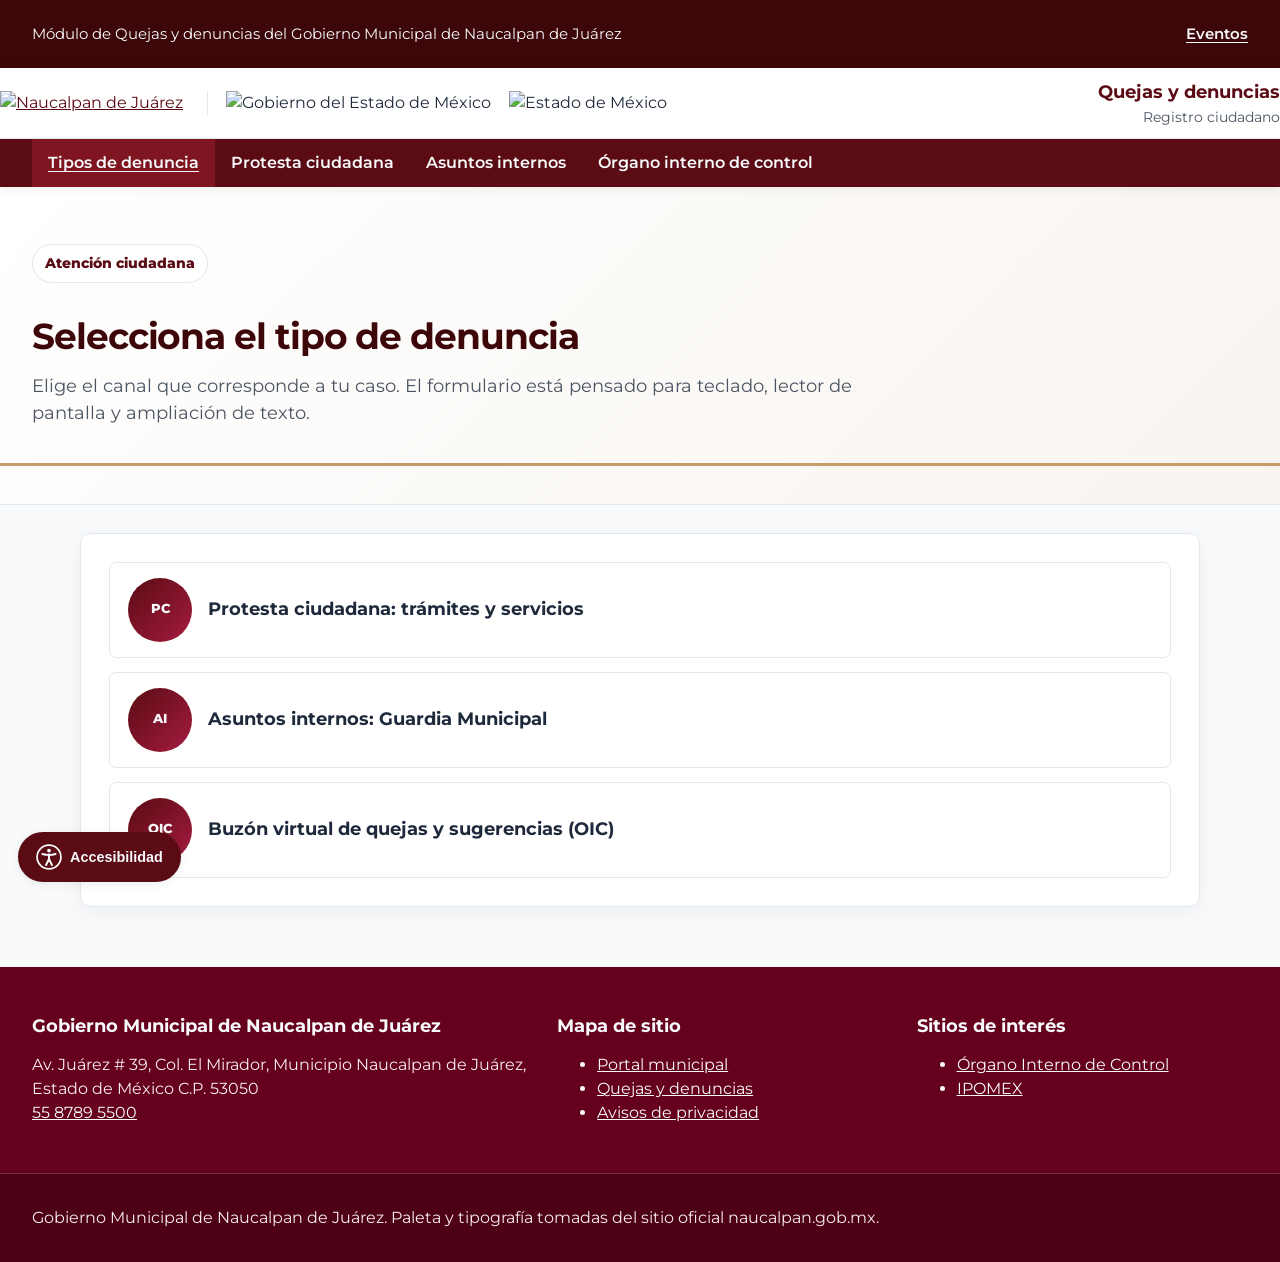
==== quejas-denuncias/index.html @ 18d9eb89 "Alinear Quejas y denuncias al sitio oficial y a WCAG 2.2 AA. Usa tokens reales de naucalpan.gob.mx (" ====
<!DOCTYPE html>
<html lang="es">
<head>
  <meta charset="utf-8">
  <meta name="viewport" content="width=device-width, initial-scale=1">
  <title>Quejas y denuncias — Gobierno Municipal de Naucalpan de Juárez</title>
  <meta name="description" content="Selecciona el tipo de queja o denuncia ante el Gobierno Municipal de Naucalpan de Juárez.">
  <link rel="stylesheet" href="css/naucalpan-tokens.css">
  <link rel="stylesheet" href="css/quejas.css">
</head>
<body>
  <a class="skip-link" href="#contenido-principal">Saltar al contenido principal</a>
  
  <div class="topbar">
    <div class="container topbar__inner">
      <p>Módulo de Quejas y denuncias del Gobierno Municipal de Naucalpan de Juárez</p>
      <a href="https://naucalpan.gob.mx/cartelera/">Eventos</a>
    </div>
  </div>
  <div class="site-header-sticky">
    <header class="header">
      <div class="container brand">
        <div class="logo-row">
          <a class="logo-main" href="https://naucalpan.gob.mx/">
            <img src="https://naucalpan.gob.mx/wp-content/uploads/2024/12/logo-n-2.png" width="210" height="79" alt="Naucalpan de Juárez">
          </a>
          <div class="logo-secondary-group">
            <span class="logo-secondary-item">
              <img src="https://naucalpan.gob.mx/wp-content/uploads/2026/10/logo_edomex1.png" alt="Gobierno del Estado de México">
            </span>
            <span class="logo-secondary-item">
              <img src="https://naucalpan.gob.mx/wp-content/uploads/2026/10/log_edomex2-300x116.png" alt="Estado de México">
            </span>
          </div>
        </div>
        <div class="header-label">
          <strong>Quejas y denuncias</strong>
          <span>Registro ciudadano</span>
        </div>
      </div>
    </header>
    <nav class="mainnav" aria-label="Navegación de Quejas y denuncias">
      <div class="container navwrap">
        <button class="menu-toggle" type="button" id="menu-toggle" aria-expanded="false" aria-controls="menu-modulo">Menú</button>
        <ul class="menu" id="menu-modulo">
          <li><a href="index.html" aria-current="page">Tipos de denuncia</a></li>
          <li><a href="protesta-ciudadana.html">Protesta ciudadana</a></li>
          <li><a href="asuntos-internos.html">Asuntos internos</a></li>
          <li><a href="organo-interno.html">Órgano interno de control</a></li>
        </ul>
      </div>
    </nav>
  </div>

  <main id="contenido-principal">
    <div class="hero">
      <div class="container page-header">
        <p class="eyebrow">Atención ciudadana</p>
        <h1>Selecciona el tipo de denuncia</h1>
        <p class="lead">Elige el canal que corresponde a tu caso. El formulario está pensado para teclado, lector de pantalla y ampliación de texto.</p>
      </div>
    </div>
    <div class="container">
      <div class="panel">
        <nav class="choices" aria-label="Tipos de denuncia">
          <a class="choice" href="protesta-ciudadana.html">
            <span class="choice-mark" aria-hidden="true">PC</span>
            <span>Protesta ciudadana: trámites y servicios</span>
          </a>
          <a class="choice" href="asuntos-internos.html">
            <span class="choice-mark" aria-hidden="true">AI</span>
            <span>Asuntos internos: Guardia Municipal</span>
          </a>
          <a class="choice" href="organo-interno.html">
            <span class="choice-mark" aria-hidden="true">OIC</span>
            <span>Buzón virtual de quejas y sugerencias (OIC)</span>
          </a>
        </nav>
      </div>
    </div>
  </main>

  <footer class="footer">
    <div class="container footer-grid">
      <div>
        <h2>Gobierno Municipal de Naucalpan de Juárez</h2>
        <address>
          Av. Juárez # 39, Col. El Mirador, Municipio Naucalpan de Juárez, Estado de México C.P. 53050<br>
          <a href="tel:+525587895500">55 8789 5500</a>
        </address>
      </div>
      <div>
        <h3>Mapa de sitio</h3>
        <nav aria-label="Mapa de sitio">
          <ul>
            <li><a href="https://naucalpan.gob.mx/">Portal municipal</a></li>
            <li><a href="index.html">Quejas y denuncias</a></li>
            <li><a href="https://naucalpan.gob.mx/avisos-de-privacidad/">Avisos de privacidad</a></li>
          </ul>
        </nav>
      </div>
      <div>
        <h3>Sitios de interés</h3>
        <nav aria-label="Sitios de interés">
          <ul>
            <li><a href="https://naucalpan.gob.mx/oic/">Órgano Interno de Control</a></li>
            <li><a href="https://ipomex.org.mx/ipomex/#/obligaciones/149">IPOMEX</a></li>
          </ul>
        </nav>
      </div>
    </div>
    <div class="footer-bottom">
      <div class="container">
        <p>Gobierno Municipal de Naucalpan de Juárez. Paleta y tipografía tomadas del sitio oficial naucalpan.gob.mx.</p>
      </div>
    </div>
  </footer>
  <div class="access-widget" id="access-widget">
    <button type="button" class="access-trigger" id="access-trigger" aria-expanded="false" aria-controls="access-panel" aria-label="Abrir opciones de accesibilidad">
      <svg class="access-icon" viewBox="0 0 24 24" width="26" height="26" aria-hidden="true" focusable="false">
        <circle cx="12" cy="12" r="11" fill="none" stroke="currentColor" stroke-width="1.6"/>
        <circle cx="12" cy="6.1" r="1.7" fill="currentColor"/>
        <path d="M5.9 9.2c3.9 1.1 8.3 1.1 12.2 0M12 9.6v4.2m0 0 2.7 5.6M12 13.8l-2.7 5.6" fill="none" stroke="currentColor" stroke-width="1.8" stroke-linecap="round"/>
      </svg>
      <span>Accesibilidad</span>
    </button>
    <div class="access-panel" id="access-panel" role="group" aria-labelledby="access-panel-title" hidden>
      <h2 class="access-panel-title" id="access-panel-title">Opciones de accesibilidad</h2>
      <button type="button" class="access-option" id="contrast" aria-pressed="false">Alto contraste</button>
      <button type="button" class="access-option" id="textsize" aria-pressed="false">Aumentar tamaño del texto</button>
      <button type="button" class="access-option" id="readable-font" aria-pressed="false">Tipografía legible</button>
      <button type="button" class="access-option" id="highlight-links" aria-pressed="false">Resaltar enlaces</button>
      <button type="button" class="access-option" id="stop-motion" aria-pressed="false">Detener animaciones</button>
      <button type="button" class="access-reset" id="access-reset">Restablecer todo</button>
      <a class="access-declaration" href="https://naucalpan.gob.mx/accesibilidad/">Declaración de accesibilidad</a>
    </div>
  </div>
  <script src="js/a11y.js"></script>
</body>
</html>
---- quejas-denuncias/css/naucalpan-tokens.css ----
/* Tokens extraídos del tema vivo naucalpan_theme en https://naucalpan.gob.mx/
   (wp-content/themes/naucalpan_theme/style.css, 10 nov 2026).
   No inventar paleta: estos valores son los institucionales. */
@import url("https://fonts.googleapis.com/css2?family=Montserrat:wght@300;400;500;600;700;800;900&display=swap");

:root {
  --primary-color: #5a0b13;
  --primary-light: #7e1520;
  --primary-dark: #3d0709;
  --accent-color: #c89c67;
  --accent-hover: #b48753;
  --accent-light: #faf5ee;
  --text-dark: #1e293b;
  --text-muted: #4b5563;
  --text-light: #f8fafc;
  --bg-light: #f8fafc;
  --bg-white: #ffffff;
  --border-color: #e2e8f0;
  --success: #10b981;
  --info: #0284c7;
  --error: #dc2626;
  --focus-color: #8a6534;
  --focus-outline: 3px solid var(--focus-color);
  --footer-bg: #65001d;
  --footer-bottom: #4d0016;
  --footer-muted: #f7edf1;
  --font-heading: "Montserrat", -apple-system, BlinkMacSystemFont, "Segoe UI", Roboto, sans-serif;
  --font-body: "Montserrat", -apple-system, BlinkMacSystemFont, "Segoe UI", Roboto, sans-serif;
  --font-size-base: 1rem;
  --font-size-sm: 0.875rem;
  --font-size-lg: 1.125rem;
  --font-size-xl: 1.25rem;
  --font-size-2xl: 1.5rem;
  --font-size-3xl: 1.875rem;
  --font-size-4xl: 2.25rem;
  --line-height-tight: 1.25;
  --line-height-normal: 1.5;
  --line-height-relaxed: 1.75;
  --max-width: 1280px;
  --container-padding: 1.5rem;
  --border-radius-sm: 6px;
  --border-radius-md: 12px;
  --shadow: 0 2px 10px rgba(31, 31, 31, 0.08);
}

*,
*::before,
*::after {
  box-sizing: border-box;
}

html {
  scroll-behavior: smooth;
}

body {
  margin: 0;
  min-height: 100vh;
  display: flex;
  flex-direction: column;
  font-family: var(--font-body);
  font-size: var(--font-size-base);
  line-height: var(--line-height-normal);
  color: var(--text-dark);
  background: var(--bg-light);
}

img {
  max-width: 100%;
  height: auto;
}

a {
  color: var(--primary-color);
}

a:hover {
  color: var(--primary-light);
}

:focus-visible {
  outline: var(--focus-outline);
  outline-offset: 2px;
}

.skip-link {
  position: absolute;
  top: -40px;
  left: 0;
  background-color: var(--primary-color);
  color: var(--text-light);
  padding: 8px 12px;
  text-decoration: none;
  z-index: 9999;
  font-weight: 600;
}

.skip-link:focus {
  top: 0;
}

.skip-link + .skip-link {
  left: 17rem;
}

.sr-only {
  position: absolute;
  width: 1px;
  height: 1px;
  padding: 0;
  margin: -1px;
  overflow: hidden;
  clip: rect(0, 0, 0, 0);
  white-space: nowrap;
  border-width: 0;
}

.container {
  width: 100%;
  max-width: var(--max-width);
  margin: 0 auto;
  padding: 0 var(--container-padding);
}

@media (min-width: 768px) {
  :root {
    --container-padding: 2rem;
  }
}

h1,
h2,
h3,
h4,
h5,
h6 {
  font-family: var(--font-heading);
  font-weight: 700;
  line-height: var(--line-height-tight);
  color: var(--primary-color);
  margin: 0 0 var(--font-size-base);
}

h1 {
  font-size: clamp(1.75rem, 4vw, var(--font-size-4xl));
  color: var(--primary-dark);
}

h2 {
  font-size: var(--font-size-3xl);
}

h3 {
  font-size: var(--font-size-2xl);
}

@media (prefers-reduced-motion: reduce) {
  html {
    scroll-behavior: auto;
  }

  *,
  *::before,
  *::after {
    animation-duration: 0.01ms !important;
    animation-iteration-count: 1 !important;
    transition-duration: 0.01ms !important;
    scroll-behavior: auto !important;
  }
}
---- quejas-denuncias/css/quejas.css ----
/* Layout y módulo Quejas y denuncias, alineados al sitio oficial. */

.topbar {
  background: var(--primary-dark);
  color: var(--text-light);
  font-size: 0.92rem;
  padding: 8px 0;
}

.topbar__inner {
  display: flex;
  flex-wrap: wrap;
  gap: 8px 20px;
  justify-content: space-between;
  align-items: center;
}

.topbar a {
  color: var(--text-light);
  font-weight: 600;
  text-underline-offset: 3px;
}

.site-header-sticky {
  position: sticky;
  top: 0;
  z-index: 50;
  background: var(--bg-white);
  box-shadow: var(--shadow);
}

.header {
  background: var(--bg-white);
  border-bottom: 1px solid var(--border-color);
}

.brand {
  display: flex;
  align-items: center;
  justify-content: space-between;
  gap: 24px;
  padding: 10px 0;
  flex-wrap: wrap;
}

.logo-row {
  display: flex;
  align-items: center;
  gap: 24px;
  flex-wrap: wrap;
}

.logo-main img {
  width: 210px;
  max-height: 79px;
  object-fit: contain;
}

.logo-secondary-group {
  display: flex;
  align-items: center;
  gap: 18px;
  padding-left: 18px;
  border-left: 1px solid var(--border-color);
}

.logo-secondary-item img {
  max-height: 63px;
  width: auto;
}

.header-label {
  text-align: right;
}

.header-label strong {
  display: block;
  font-size: 1.15rem;
  color: var(--primary-color);
  font-weight: 700;
}

.header-label span {
  display: block;
  color: var(--text-muted);
  font-size: 0.875rem;
  margin-top: 2px;
}

.mainnav {
  background: var(--primary-color);
  color: var(--text-light);
  position: relative;
}

.navwrap {
  display: flex;
  align-items: center;
  justify-content: space-between;
  gap: 12px;
}

.menu-toggle {
  display: none;
  background: transparent;
  color: var(--text-light);
  border: 2px solid rgba(255, 255, 255, 0.8);
  border-radius: 8px;
  padding: 10px 12px;
  font-weight: 700;
  cursor: pointer;
  min-height: 44px;
}

.menu {
  list-style: none;
  display: flex;
  flex-wrap: wrap;
  gap: 0;
  margin: 0;
  padding: 0;
}

.menu a {
  display: inline-flex;
  align-items: center;
  min-height: 48px;
  padding: 8px 16px;
  color: var(--text-light);
  text-decoration: none;
  font-weight: 600;
}

.menu a:hover,
.menu a[aria-current="page"] {
  background: var(--primary-light);
  text-decoration: underline;
  text-underline-offset: 3px;
}

.hero {
  padding: 42px 0 30px;
  background: linear-gradient(135deg, #fff 0%, #f8f4ef 100%);
  border-bottom: 1px solid var(--border-color);
}

.eyebrow {
  display: inline-flex;
  align-items: center;
  gap: 8px;
  color: var(--primary-color);
  font-weight: 800;
  background: var(--bg-white);
  border: 1px solid var(--border-color);
  padding: 8px 12px;
  border-radius: 999px;
  font-size: 0.9rem;
}

.hero h1 {
  margin: 16px 0 14px;
  letter-spacing: -0.03em;
}

.lead {
  max-width: 70ch;
  font-size: 1.125rem;
  color: var(--text-muted);
  margin: 0 0 1rem;
}

.page-header {
  padding-bottom: 20px;
  margin-bottom: 8px;
  border-bottom: 3px solid var(--accent-color);
}

.note {
  max-width: 70ch;
  background: var(--accent-light);
  border-left: 4px solid var(--accent-color);
  padding: 14px 16px;
  margin-top: 16px;
  border-radius: 4px;
}

.note h2 {
  font-size: 1.125rem;
  margin-bottom: 12px;
}

.cases {
  margin: 0;
  padding-left: 1.25rem;
}

.cases li {
  margin: 0 0 8px;
}

.contact {
  font-size: 1.05rem;
  margin: 18px 0 0;
}

.panel {
  max-width: 1120px;
  margin: 28px auto 60px;
  background: var(--bg-white);
  border: 1px solid var(--border-color);
  border-radius: 10px;
  box-shadow: 0 6px 22px rgba(0, 0, 0, 0.05);
}

.choices {
  display: flex;
  flex-direction: column;
  gap: 14px;
  padding: 28px;
}

.choice {
  display: flex;
  align-items: center;
  gap: 16px;
  border: 1px solid var(--border-color);
  border-radius: 7px;
  padding: 14px 18px;
  min-height: 96px;
  text-decoration: none;
  color: var(--text-dark);
  background: var(--bg-white);
  font-weight: 700;
  font-size: 1.125rem;
}

.choice:hover,
.choice:focus-visible {
  border-color: var(--primary-color);
  background: var(--accent-light);
  color: var(--text-dark);
}

.choice-mark {
  flex: 0 0 64px;
  height: 64px;
  border-radius: 50%;
  background: linear-gradient(135deg, var(--primary-color), #a51c40);
  color: var(--text-light);
  display: grid;
  place-items: center;
  font-weight: 800;
  font-size: 0.8rem;
  text-align: center;
  line-height: 1.1;
}

form {
  padding: 28px;
}

.group {
  margin-bottom: 30px;
}

.group h2 {
  font-size: 1.125rem;
  color: var(--primary-color);
  margin: 0 0 18px;
  padding-bottom: 8px;
  border-bottom: 1px solid var(--border-color);
}

.grid,
.grid3,
.grid4 {
  display: grid;
  gap: 18px;
}

.grid {
  grid-template-columns: 1fr;
}

.grid3,
.grid4 {
  grid-template-columns: 1fr;
}

@media (min-width: 768px) {
  .grid {
    grid-template-columns: 1fr 1fr;
  }

  .grid3 {
    grid-template-columns: repeat(3, 1fr);
  }

  .grid4 {
    grid-template-columns: repeat(2, 1fr);
  }
}

@media (min-width: 1024px) {
  .grid4 {
    grid-template-columns: repeat(4, 1fr);
  }
}

.span-all {
  grid-column: 1 / -1;
}

label {
  display: block;
  margin-bottom: 6px;
  font-weight: 600;
}

.req {
  color: var(--error);
  font-weight: 700;
}

.hint {
  display: block;
  color: var(--text-muted);
  font-size: 0.875rem;
  margin-top: 4px;
}

input,
select,
textarea {
  width: 100%;
  min-height: 44px;
  padding: 10px 12px;
  border: 1px solid #aeb6be;
  border-radius: var(--border-radius-sm);
  font-size: 1rem;
  font-family: inherit;
  background: var(--bg-white);
  color: var(--text-dark);
}

textarea {
  min-height: 120px;
  resize: vertical;
}

input[aria-invalid="true"],
select[aria-invalid="true"],
textarea[aria-invalid="true"] {
  border: 2px solid var(--error);
}

.field-error {
  color: var(--error);
  font-size: 0.875rem;
  font-weight: 600;
  margin-top: 6px;
}

.error-summary {
  border: 2px solid var(--error);
  background: #fef2f2;
  padding: 16px;
  border-radius: 8px;
  margin-bottom: 24px;
}

.error-summary h2 {
  color: var(--error);
  font-size: 1.125rem;
  margin-bottom: 8px;
  border: 0;
  padding: 0;
}

.error-summary a {
  color: var(--error);
}

.actions {
  display: flex;
  justify-content: flex-end;
  flex-wrap: wrap;
  gap: 10px;
  border-top: 1px solid var(--border-color);
  padding-top: 22px;
}

.btn {
  display: inline-flex;
  align-items: center;
  justify-content: center;
  min-height: 46px;
  min-width: 44px;
  padding: 11px 20px;
  border-radius: var(--border-radius-sm);
  border: 2px solid transparent;
  font-size: 0.95rem;
  font-weight: 700;
  font-family: inherit;
  cursor: pointer;
  text-decoration: none;
}

.btn-primary {
  background: var(--primary-color);
  color: var(--text-light);
}

.btn-primary:hover {
  background: var(--primary-dark);
  color: var(--text-light);
}

.btn-secondary {
  background: var(--bg-white);
  color: var(--primary-color);
  border-color: var(--primary-color);
}

.btn-secondary:hover {
  background: var(--bg-light);
}

.status-ok {
  border-left: 4px solid var(--success);
  background: #ecfdf5;
  padding: 16px;
  border-radius: 6px;
}

.footer {
  margin-top: auto;
  background: var(--footer-bg);
  color: var(--text-light);
  padding: 48px 0 0;
}

.footer a {
  color: var(--text-light);
}

.footer a:hover,
.footer a:focus {
  color: var(--accent-color);
}

.footer h2,
.footer h3 {
  color: var(--text-light);
  font-size: 1.125rem;
}

.footer p,
.footer address {
  color: var(--footer-muted);
  font-style: normal;
}

.footer-grid {
  display: grid;
  grid-template-columns: 1fr;
  gap: 28px;
  margin-bottom: 32px;
}

@media (min-width: 1024px) {
  .footer-grid {
    grid-template-columns: 1.5fr 1fr 1fr;
  }
}

.footer-bottom {
  background: var(--footer-bottom);
  border-top: 1px solid rgba(255, 255, 255, 0.18);
  padding: 16px 0;
}

.access-widget {
  position: fixed;
  left: 18px;
  bottom: 18px;
  z-index: 60;
  display: flex;
  flex-direction: column-reverse;
  align-items: flex-start;
  gap: 10px;
}

.access-trigger {
  display: inline-flex;
  align-items: center;
  gap: 8px;
  border: 2px solid var(--primary-color);
  background: var(--primary-color);
  color: var(--text-light);
  border-radius: 999px;
  padding: 10px 16px;
  font-weight: 700;
  font-size: 0.9rem;
  min-height: 48px;
  box-shadow: var(--shadow);
  cursor: pointer;
}

.access-panel {
  display: flex;
  flex-direction: column;
  gap: 8px;
  width: 260px;
  max-width: calc(100vw - 36px);
  padding: 16px;
  background: var(--bg-white);
  border: 2px solid var(--primary-color);
  border-radius: 14px;
}

.access-panel[hidden] {
  display: none;
}

.access-panel-title {
  margin: 0 0 4px;
  font-size: 0.9375rem;
  color: var(--primary-color);
}

.access-option,
.access-reset {
  width: 100%;
  text-align: left;
  border: 1px solid var(--border-color);
  background: var(--bg-white);
  color: var(--text-dark);
  border-radius: 8px;
  padding: 10px 12px;
  font-size: 0.9rem;
  min-height: 44px;
  cursor: pointer;
}

.access-option[aria-pressed="true"] {
  background: var(--primary-color);
  border-color: var(--primary-color);
  color: var(--text-light);
  font-weight: 700;
}

.access-option[aria-pressed="true"]::after {
  content: " \2713";
}

body.large-text {
  font-size: 1.125rem;
}

body.readable-font,
body.readable-font button,
body.readable-font input,
body.readable-font select,
body.readable-font textarea {
  font-family: Verdana, Tahoma, "DejaVu Sans", sans-serif !important;
  letter-spacing: 0.02em;
  word-spacing: 0.08em;
}

body.highlight-links a {
  text-decoration: underline !important;
  text-underline-offset: 3px;
  outline: 2px solid var(--accent-color);
  outline-offset: 2px;
}

body.stop-motion *,
body.stop-motion *::before,
body.stop-motion *::after {
  animation: none !important;
  transition: none !important;
  scroll-behavior: auto !important;
}

body.high-contrast {
  background: #000 !important;
  color: #fff !important;
}

body.high-contrast .header,
body.high-contrast .panel,
body.high-contrast .hero,
body.high-contrast .note,
body.high-contrast .access-panel,
body.high-contrast .choice,
body.high-contrast .footer,
body.high-contrast input,
body.high-contrast select,
body.high-contrast textarea {
  background: #000 !important;
  color: #fff !important;
  border-color: #fff !important;
}

body.high-contrast a,
body.high-contrast h1,
body.high-contrast h2,
body.high-contrast h3,
body.high-contrast .header-label strong {
  color: #ffdf6e !important;
}

body.high-contrast .btn-primary,
body.high-contrast .access-trigger,
body.high-contrast .mainnav,
body.high-contrast .topbar {
  background: #ffff00 !important;
  color: #000 !important;
  border-color: #ffff00 !important;
}

body.high-contrast .btn-primary,
body.high-contrast .mainnav a,
body.high-contrast .topbar a,
body.high-contrast .access-trigger {
  color: #000 !important;
}

body.high-contrast .status-ok,
body.high-contrast .error-summary,
body.high-contrast .note {
  background: #000 !important;
  color: #fff !important;
  border-color: #ffdf6e !important;
}

body.high-contrast .hint,
body.high-contrast .lead,
body.high-contrast .req,
body.high-contrast .hero p,
body.high-contrast .hero li,
body.high-contrast .contact {
  color: #ffdf6e !important;
}

dialog {
  border: 2px solid var(--primary-color);
  border-radius: 12px;
  padding: 24px;
  max-width: 40rem;
}

dialog::backdrop {
  background: rgba(61, 7, 9, 0.55);
}

@media (max-width: 1023px) {
  .menu-toggle {
    display: inline-flex;
    margin: 8px 0;
  }

  .menu {
    display: none;
    flex-direction: column;
    width: 100%;
  }

  .menu[data-open="true"] {
    display: flex;
  }

  .header-label {
    text-align: left;
  }

  .logo-main img {
    width: 160px;
  }
}

@media (max-width: 767px) {
  .actions {
    flex-direction: column-reverse;
  }

  .actions .btn {
    width: 100%;
  }

  form,
  .choices {
    padding: 18px;
  }
}
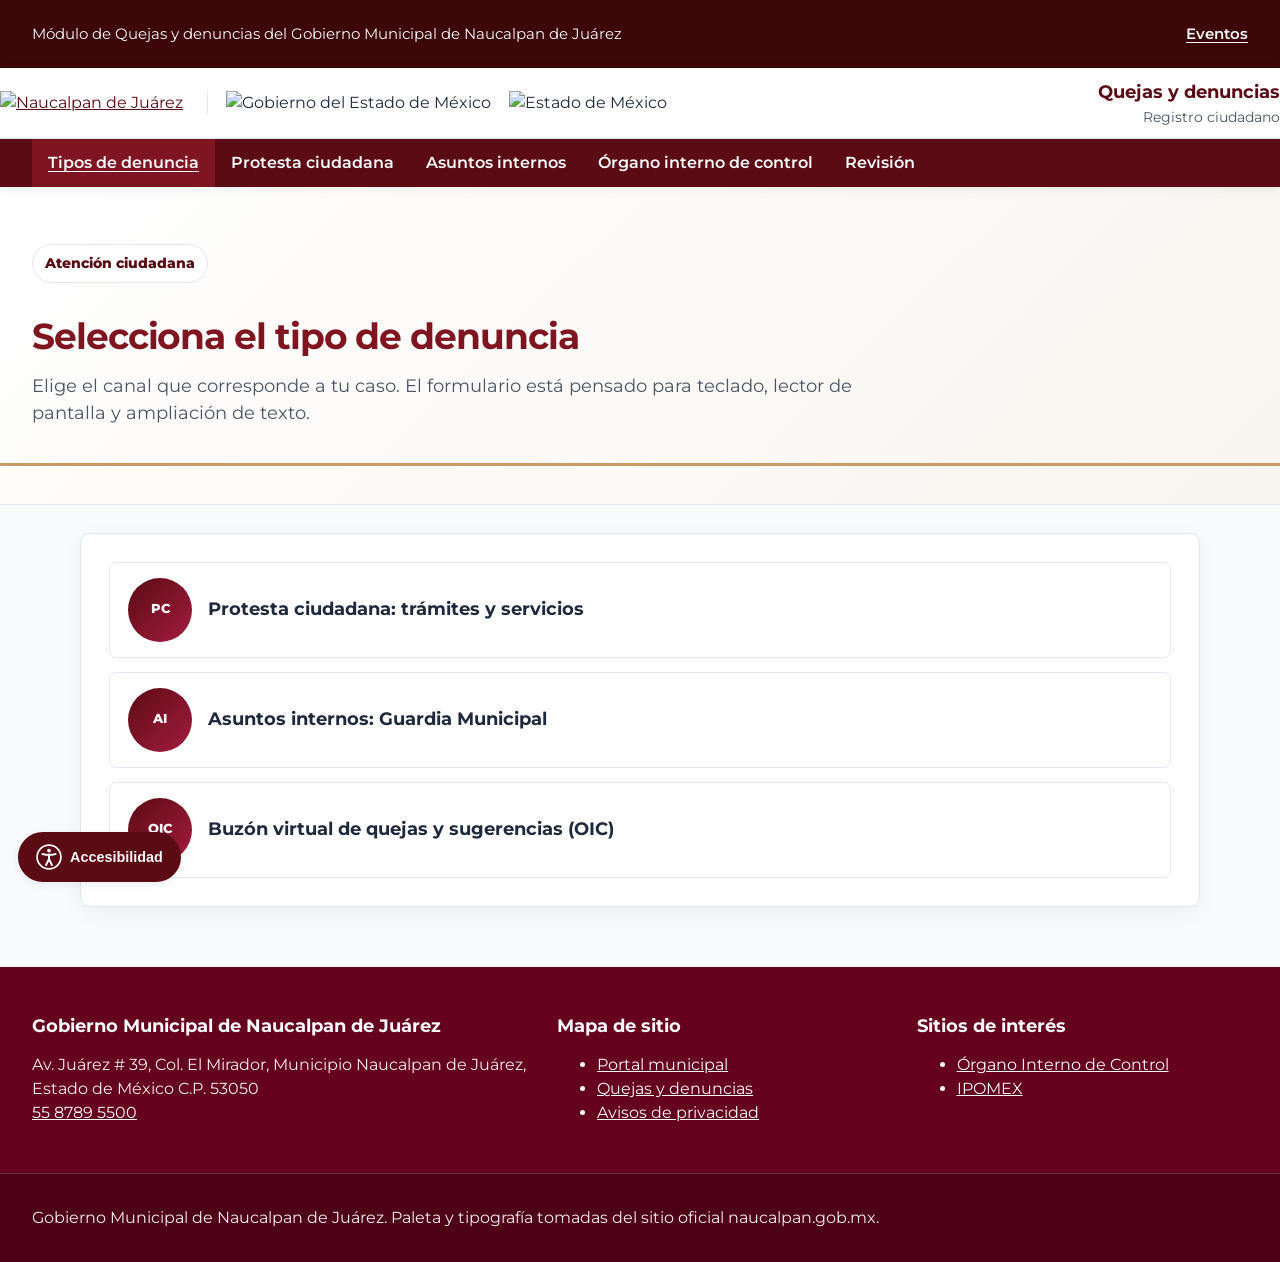
==== commit c4c046fe: "Fijar títulos en vino institucional, tablero ágil e impresión. Los h1 de los tres formularios llevan" ====
--- a/quejas-denuncias/index.html
+++ b/quejas-denuncias/index.html
@@ -5,10 +5,15 @@
   <meta name="viewport" content="width=device-width, initial-scale=1">
   <title>Quejas y denuncias — Gobierno Municipal de Naucalpan de Juárez</title>
   <meta name="description" content="Selecciona el tipo de queja o denuncia ante el Gobierno Municipal de Naucalpan de Juárez.">
-  <link rel="stylesheet" href="css/naucalpan-tokens.css">
-  <link rel="stylesheet" href="css/quejas.css">
+  <link rel="stylesheet" href="css/naucalpan-tokens.css?v=20261110f">
+  <link rel="stylesheet" href="css/quejas.css?v=20261110f">
+  <style id="titulo-institucional">
+    html body h1, html body .hero h1, html body main h1, html body h1.titulo-institucional {
+      color: #7E1520 !important;
+    }
+  </style>
 </head>
-<body>
+<body class="nau-quejas">
   <a class="skip-link" href="#contenido-principal">Saltar al contenido principal</a>
   
   <div class="topbar">
@@ -47,6 +52,7 @@
           <li><a href="protesta-ciudadana.html">Protesta ciudadana</a></li>
           <li><a href="asuntos-internos.html">Asuntos internos</a></li>
           <li><a href="organo-interno.html">Órgano interno de control</a></li>
+                  <li><a href="login.html">Revisión</a></li>
         </ul>
       </div>
     </nav>
@@ -56,7 +62,7 @@
     <div class="hero">
       <div class="container page-header">
         <p class="eyebrow">Atención ciudadana</p>
-        <h1>Selecciona el tipo de denuncia</h1>
+        <h1 class="titulo-institucional" style="color:#7E1520 !important">Selecciona el tipo de denuncia</h1>
         <p class="lead">Elige el canal que corresponde a tu caso. El formulario está pensado para teclado, lector de pantalla y ampliación de texto.</p>
       </div>
     </div>
@@ -135,6 +141,6 @@
       <a class="access-declaration" href="https://naucalpan.gob.mx/accesibilidad/">Declaración de accesibilidad</a>
     </div>
   </div>
-  <script src="js/a11y.js"></script>
+  <script src="js/a11y.js?v=20261110f"></script>
 </body>
 </html>
--- a/quejas-denuncias/css/naucalpan-tokens.css
+++ b/quejas-denuncias/css/naucalpan-tokens.css
@@ -137,16 +137,21 @@
   font-family: var(--font-heading);
   font-weight: 700;
   line-height: var(--line-height-tight);
-  color: var(--primary-color);
+  color: #7e1520;
   margin: 0 0 var(--font-size-base);
 }
 
-h1 {
+html body h1,
+html body h1.titulo-institucional,
+html body .hero h1,
+html body .page-header h1,
+html body main h1 {
   font-size: clamp(1.75rem, 4vw, var(--font-size-4xl));
-  color: var(--primary-dark);
+  color: #7e1520 !important;
 }
 
 h2 {
+  color: #5a0b13;
   font-size: var(--font-size-3xl);
 }
 
--- a/quejas-denuncias/css/quejas.css
+++ b/quejas-denuncias/css/quejas.css
@@ -157,9 +157,12 @@
   font-size: 0.9rem;
 }
 
-.hero h1 {
+html body .hero h1,
+html body .hero h1.titulo-institucional,
+html body main#contenido-principal h1 {
   margin: 16px 0 14px;
   letter-spacing: -0.03em;
+  color: #7e1520 !important;
 }
 
 .lead {
@@ -680,6 +683,96 @@
   }
 }
 
+.login-shell {
+  min-height: 70vh;
+  display: flex;
+  align-items: center;
+  justify-content: center;
+  padding: 32px 16px;
+}
+
+.login-card {
+  width: min(28rem, 100%);
+  background: var(--bg-white);
+  border: 1px solid var(--border-color);
+  border-radius: 12px;
+  padding: 32px 28px;
+  box-shadow: 0 6px 22px rgba(0, 0, 0, 0.05);
+}
+
+.login-card h1 {
+  font-size: 1.5rem;
+  text-align: center;
+}
+
+.tabla-quejas {
+  width: 100%;
+  border-collapse: collapse;
+}
+
+.tabla-quejas th,
+.tabla-quejas td {
+  text-align: left;
+  padding: 12px;
+  border-bottom: 1px solid var(--border-color);
+  vertical-align: top;
+}
+
+.tabla-quejas th {
+  color: #5a0b13;
+  font-size: 0.875rem;
+}
+
+.excerpt {
+  max-width: 36ch;
+  white-space: nowrap;
+  overflow: hidden;
+  text-overflow: ellipsis;
+}
+
+.queja-ficha dt {
+  font-weight: 700;
+  color: #5a0b13;
+  margin-top: 12px;
+}
+
+.queja-ficha dd {
+  margin: 4px 0 0;
+  white-space: pre-wrap;
+}
+
+.dash-toolbar {
+  display: flex;
+  justify-content: space-between;
+  gap: 12px;
+  flex-wrap: wrap;
+  margin-bottom: 16px;
+}
+
+@media print {
+  .topbar,
+  .site-header-sticky,
+  .access-widget,
+  .skip-link,
+  .no-print,
+  .footer,
+  .actions,
+  .dash-toolbar {
+    display: none !important;
+  }
+
+  html body h1,
+  html body .hero h1 {
+    color: #7e1520 !important;
+  }
+
+  .panel,
+  .hero {
+    box-shadow: none;
+    border: 0;
+  }
+}
+
 @media (max-width: 767px) {
   .actions {
     flex-direction: column-reverse;
